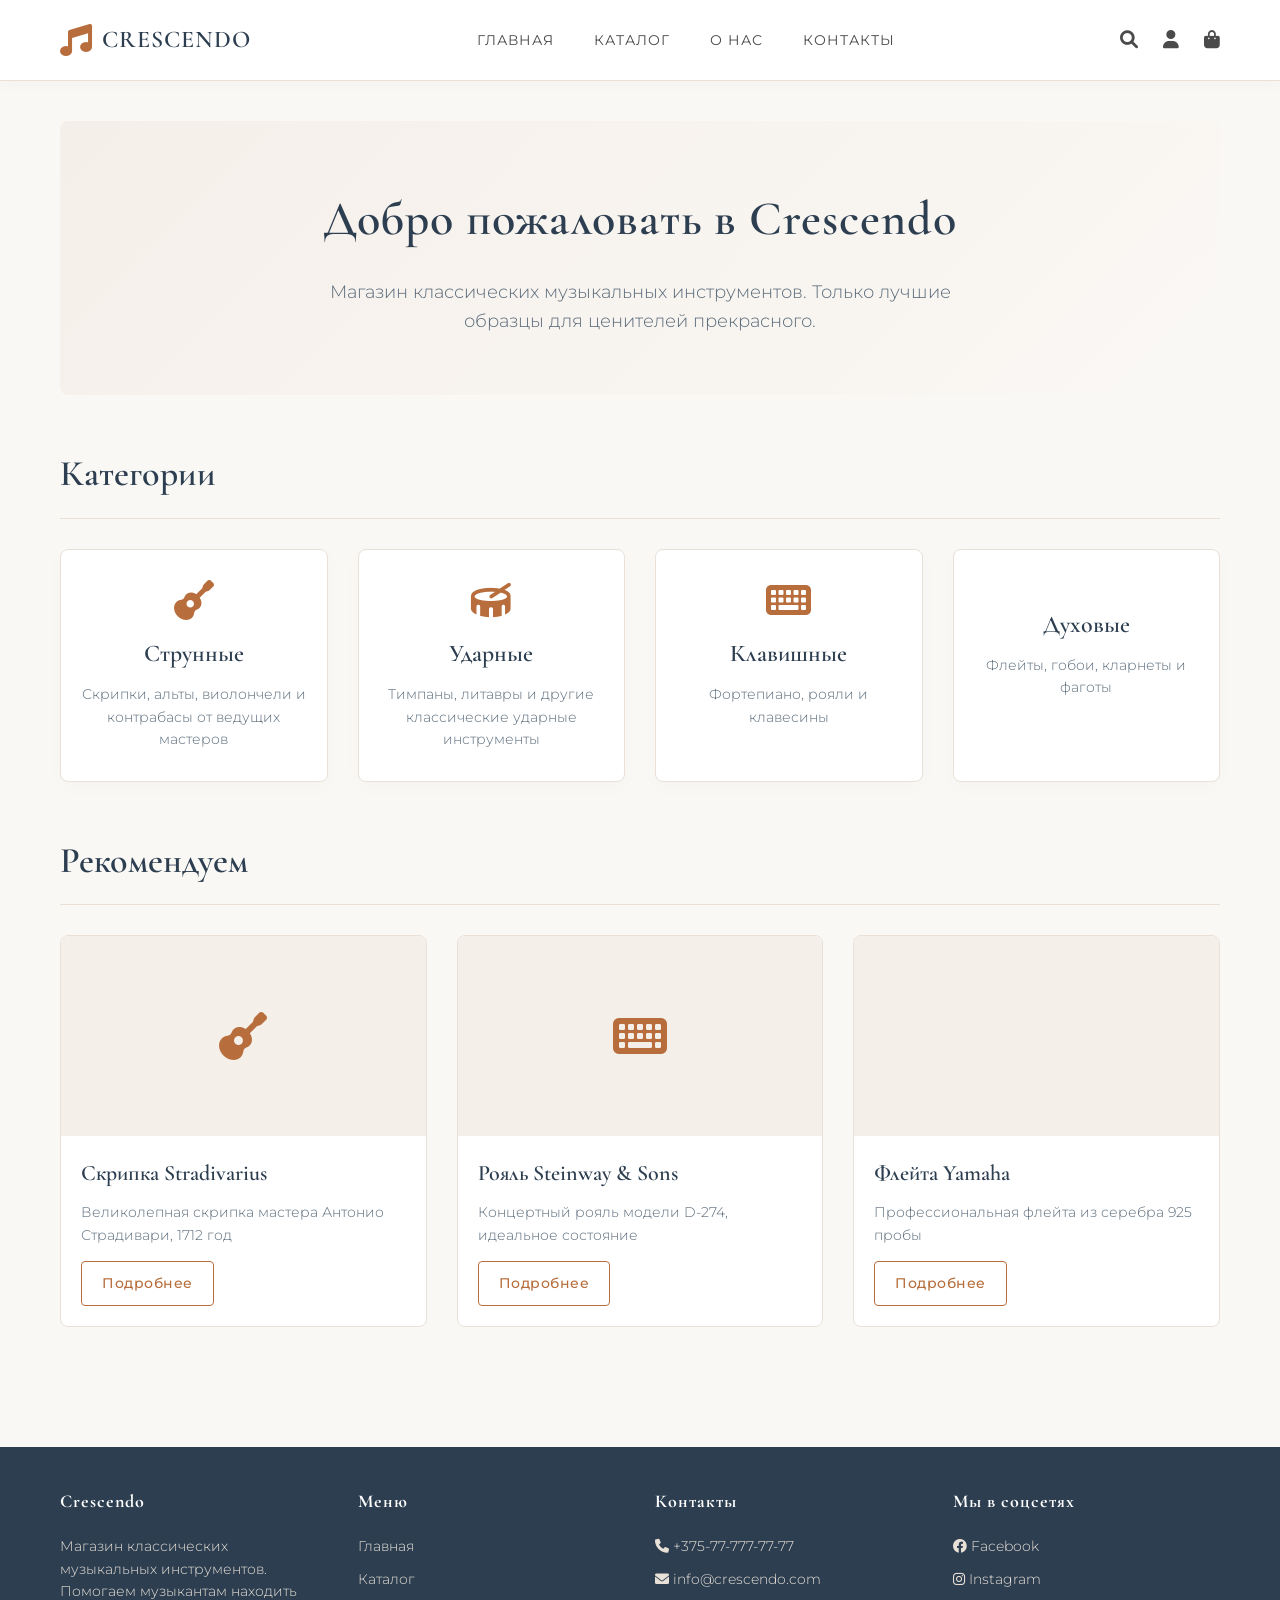
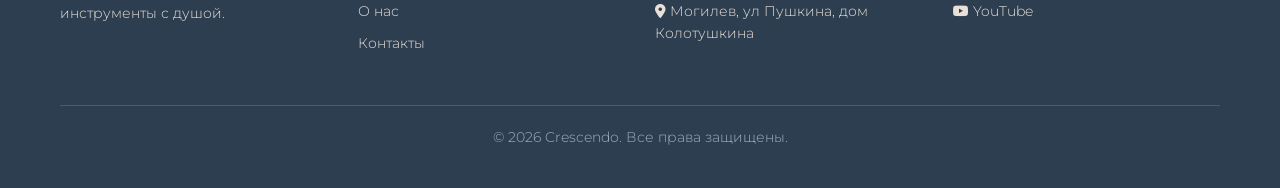
==== index.html @ 779165bf "ффф" ====
<!DOCTYPE html>
<html lang="ru">
<head>
    <meta charset="UTF-8">
    <meta name="viewport" content="width=device-width, initial-scale=1.0">
    <title>Crescendo - Магазин классических музыкальных инструментов</title>
    
    <link rel="preconnect" href="https://fonts.googleapis.com">
    <link rel="preconnect" href="https://fonts.gstatic.com" crossorigin>
    <link href="https://fonts.googleapis.com/css2?family=Cormorant+Garamond:wght@400;500;600;700&family=Montserrat:wght@300;400;500&display=swap" rel="stylesheet">
    
    <link rel="stylesheet" href="https://cdnjs.cloudflare.com/ajax/libs/font-awesome/6.0.0-beta3/css/all.min.css">
    
    <link rel="stylesheet" href="style.css">
</head>
<body>
    
    <header>
        <div class="container">
            <div class="header-content">
            
                <a href="index.html" class="logo">
                    <i class="fas fa-music"></i>
                    <span>CRESCENDO</span>
                </a>

                
                <nav>
                    <ul>
                        <li><a href="index.html">Главная</a></li>
                        <li><a href="Catalog.html">Каталог</a></li>
                        <li><a href="about.html">О нас</a></li>
                        <li><a href="contacts.html">Контакты</a></li>
                    </ul>
                </nav>

                
                <div class="header-icons">
                    <a href="#"><i class="fas fa-search"></i></a>
                    <a href="#"><i class="fas fa-user"></i></a>
                    <a href="#"><i class="fas fa-shopping-bag"></i></a>
                </div>
            </div>
        </div>
    </header>

    <main>
        <div class="container">
            
            <section class="hero">
                <h1>Добро пожаловать в Crescendo</h1>
                <p>Магазин классических музыкальных инструментов. Только лучшие образцы для ценителей прекрасного.</p>
            </section>

        
            <section>
                <h2 class="section-title">Категории</h2>
                <div class="categories-grid">
                    <div class="category-card">
                        <i class="fas fa-guitar"></i>
                        <h3>Струнные</h3>
                        <p>Скрипки, альты, виолончели и контрабасы от ведущих мастеров</p>
                    </div>
                    <div class="category-card">
                        <i class="fas fa-drum"></i>
                        <h3>Ударные</h3>
                        <p>Тимпаны, литавры и другие классические ударные инструменты</p>
                    </div>
                    <div class="category-card">
                        <i class="fas fa-keyboard"></i>
                        <h3>Клавишные</h3>
                        <p>Фортепиано, рояли и клавесины</p>
                    </div>
                    <div class="category-card">
                        <i class="fas fa-trumpet"></i>
                        <h3>Духовые</h3>
                        <p>Флейты, гобои, кларнеты и фаготы</p>
                    </div>
                </div>
            </section>

            
            <section>
                <h2 class="section-title">Рекомендуем</h2>
                <div class="instruments-grid">
                
                    <div class="instrument-item">
                        <div class="instrument-image">
                            <i class="fas fa-guitar"></i>
                        </div>
                        <div class="instrument-info">
                            <h3>Скрипка Stradivarius</h3>
                            <div class="price"></div>
                            <p class="description">Великолепная скрипка мастера Антонио Страдивари, 1712 год</p>
                            <a href="#" class="btn">Подробнее</a>
                        </div>
                    </div>
                
                    <div class="instrument-item">
                        <div class="instrument-image">
                            <i class="fas fa-keyboard"></i>
                        </div>
                        <div class="instrument-info">
                            <h3>Рояль Steinway & Sons</h3>
                            <div class="price"></div>
                            <p class="description">Концертный рояль модели D-274, идеальное состояние</p>
                            <a href="#" class="btn">Подробнее</a>
                        </div>
                    </div>
                    
                    <div class="instrument-item">
                        <div class="instrument-image">
                            <i class="fas fa-trumpet"></i>
                        </div>
                        <div class="instrument-info">
                            <h3>Флейта Yamaha</h3>
                            <div class="price"></div>
                            <p class="description">Профессиональная флейта из серебра 925 пробы</p>
                            <a href="#" class="btn">Подробнее</a>
                        </div>
                    </div>
                </div>
            </section>
        </div>
    </main>


    <footer>
        <div class="container">
            <div class="footer-content">
                <div class="footer-column">
                    <h4>Crescendo</h4>
                    <p>Магазин классических музыкальных инструментов. Помогаем музыкантам находить инструменты с душой.</p>
                </div>
                <div class="footer-column">
                    <h4>Меню</h4>
                    <ul>
                        <li><a href="index.html">Главная</a></li>
                        <li><a href="Catalog.html">Каталог</a></li>
                        <li><a href="about.html">О нас</a></li>
                        <li><a href="contacts.html">Контакты</a></li>
                    </ul>
                </div>
                <div class="footer-column">
                    <h4>Контакты</h4>
                    <ul>
                        <li><i class="fas fa-phone"></i> +375-77-777-77-77</li>
                        <li><i class="fas fa-envelope"></i> info@crescendo.com</li>
                        <li><i class="fas fa-map-marker-alt"></i> Могилев, ул Пушкина, дом Колотушкина</li>
                    </ul>
                </div>
                <div class="footer-column">
                    <h4>Мы в соцсетях</h4>
                    <ul>
                        <li><a href="#"><i class="fab fa-facebook"></i> Facebook</a></li>
                        <li><a href="#"><i class="fab fa-instagram"></i> Instagram</a></li>
                        <li><a href="#"><i class="fab fa-youtube"></i> YouTube</a></li>
                    </ul>
                </div>
            </div>
            <div class="copyright">
                &copy; 2026 Crescendo. Все права защищены.
            </div>
        </div>
    </footer>
</body>
</html>
---- style.css ----
* {
    margin: 0;
    padding: 0;
    box-sizing: border-box;
}

body {
    font-family: 'Montserrat', sans-serif;
    font-weight: 300;
    color: #2c3e50;
    background-color: #faf8f5;
    line-height: 1.6;
}

.container {
    max-width: 1200px;
    margin: 0 auto;
    padding: 0 20px;
}


header {
    background-color: #ffffff;
    box-shadow: 0 2px 15px rgba(0, 0, 0, 0.03);
    border-bottom: 1px solid #e9e1d8;
    position: sticky;
    top: 0;
    z-index: 1000;
    backdrop-filter: blur(5px);
    background-color: rgba(255, 255, 255, 0.95);
}

.header-content {
    display: flex;
    justify-content: space-between;
    align-items: center;
    height: 80px;
}


.logo {
    display: flex;
    align-items: center;
    text-decoration: none;
    color: #4a4a4a;
    font-size: 24px;
    transition: color 0.3s ease;
}

.logo i {
    font-size: 32px;
    color: #b76e3c;
    margin-right: 10px;
    transition: transform 0.3s ease;
}

.logo:hover i {
    transform: rotate(-5deg);
}

.logo span {
    font-family: 'Cormorant Garamond', serif;
    font-weight: 600;
    letter-spacing: 1px;
    color: #2c3e50;
}

.logo:hover {
    color: #b76e3c;
}

.logo:hover span {
    color: #b76e3c;
}


nav ul {
    display: flex;
    list-style: none;
    gap: 40px;
}

nav ul li a {
    text-decoration: none;
    color: #4a4a4a;
    font-weight: 400;
    font-size: 16px;
    letter-spacing: 0.5px;
    padding-bottom: 5px;
    border-bottom: 1px solid transparent;
    transition: all 0.3s ease;
    text-transform: uppercase;
    font-size: 14px;
    letter-spacing: 1px;
}

nav ul li a:hover {
    color: #b76e3c;
    border-bottom-color: #b76e3c;
}

.header-icons {
    display: flex;
    gap: 25px;
}

.header-icons a {
    color: #4a4a4a;
    font-size: 18px;
    transition: color 0.3s ease;
}

.header-icons a:hover {
    color: #b76e3c;
}

main {
    padding: 40px 0 60px;
}

.hero {
    padding: 60px 0;
    text-align: center;
    background: linear-gradient(135deg, #f5efe9 0%, #faf8f5 100%);
    border-radius: 8px;
    margin-bottom: 50px;
}

.hero h1 {
    font-family: 'Cormorant Garamond', serif;
    font-size: 48px;
    font-weight: 600;
    color: #2c3e50;
    margin-bottom: 20px;
    letter-spacing: 1px;
}

.hero p {
    font-size: 18px;
    color: #5a6b7a;
    max-width: 700px;
    margin: 0 auto;
    font-weight: 300;
}

.section-title {
    font-family: 'Cormorant Garamond', serif;
    font-size: 36px;
    font-weight: 600;
    color: #2c3e50;
    margin-bottom: 30px;
    border-bottom: 1px solid #e9e1d8;
    padding-bottom: 15px;
}

.categories-grid {
    display: grid;
    grid-template-columns: repeat(auto-fit, minmax(250px, 1fr));
    gap: 30px;
    margin-bottom: 50px;
}

.category-card {
    background: white;
    padding: 30px 20px;
    text-align: center;
    border-radius: 8px;
    box-shadow: 0 5px 20px rgba(0, 0, 0, 0.02);
    border: 1px solid #e9e1d8;
    transition: all 0.3s ease;
}

.category-card:hover {
    transform: translateY(-5px);
    box-shadow: 0 8px 25px rgba(183, 110, 60, 0.1);
    border-color: #b76e3c;
}

.category-card i {
    font-size: 40px;
    color: #b76e3c;
    margin-bottom: 15px;
}

.category-card h3 {
    font-family: 'Cormorant Garamond', serif;
    font-size: 24px;
    font-weight: 600;
    margin-bottom: 10px;
    color: #2c3e50;
}

.category-card p {
    color: #5a6b7a;
    font-size: 14px;
}

.instruments-grid {
    display: grid;
    grid-template-columns: repeat(auto-fit, minmax(280px, 1fr));
    gap: 30px;
}

.instrument-item {
    background: white;
    border: 1px solid #e9e1d8;
    border-radius: 8px;
    overflow: hidden;
    transition: all 0.3s ease;
}

.instrument-item:hover {
    border-color: #b76e3c;
    box-shadow: 0 8px 25px rgba(183, 110, 60, 0.1);
}

.instrument-image {
    height: 200px;
    background-color: #f5efe9;
    display: flex;
    align-items: center;
    justify-content: center;
    color: #b76e3c;
    font-size: 48px;
}

.instrument-info {
    padding: 20px;
}

.instrument-info h3 {
    font-family: 'Cormorant Garamond', serif;
    font-size: 22px;
    font-weight: 600;
    margin-bottom: 8px;
    color: #2c3e50;
}

.instrument-info .price {
    color: #b76e3c;
    font-weight: 500;
    font-size: 18px;
    margin-bottom: 10px;
}

.instrument-info .description {
    color: #5a6b7a;
    font-size: 14px;
    margin-bottom: 15px;
}

.btn {
    display: inline-block;
    padding: 10px 20px;
    background-color: transparent;
    color: #b76e3c;
    border: 1px solid #b76e3c;
    text-decoration: none;
    font-weight: 500;
    font-size: 14px;
    letter-spacing: 0.5px;
    transition: all 0.3s ease;
    border-radius: 4px;
}

.btn:hover {
    background-color: #b76e3c;
    color: white;
}

footer {
    background-color: #2c3e50;
    color: #e9e1d8;
    padding: 40px 0;
    margin-top: 60px;
    font-size: 14px;
}

.footer-content {
    display: grid;
    grid-template-columns: repeat(auto-fit, minmax(250px, 1fr));
    gap: 30px;
}

.footer-column h4 {
    font-family: 'Cormorant Garamond', serif;
    color: white;
    margin-bottom: 20px;
    font-size: 18px;
    letter-spacing: 1px;
}

.footer-column ul {
    list-style: none;
}

.footer-column ul li {
    margin-bottom: 10px;
}

.footer-column ul li a {
    color: #e9e1d8;
    text-decoration: none;
    transition: color 0.3s ease;
}

.footer-column ul li a:hover {
    color: #b76e3c;
}

.copyright {
    text-align: center;
    margin-top: 40px;
    padding-top: 20px;
    border-top: 1px solid #4a5a6a;
    color: #a0b0c0;
}
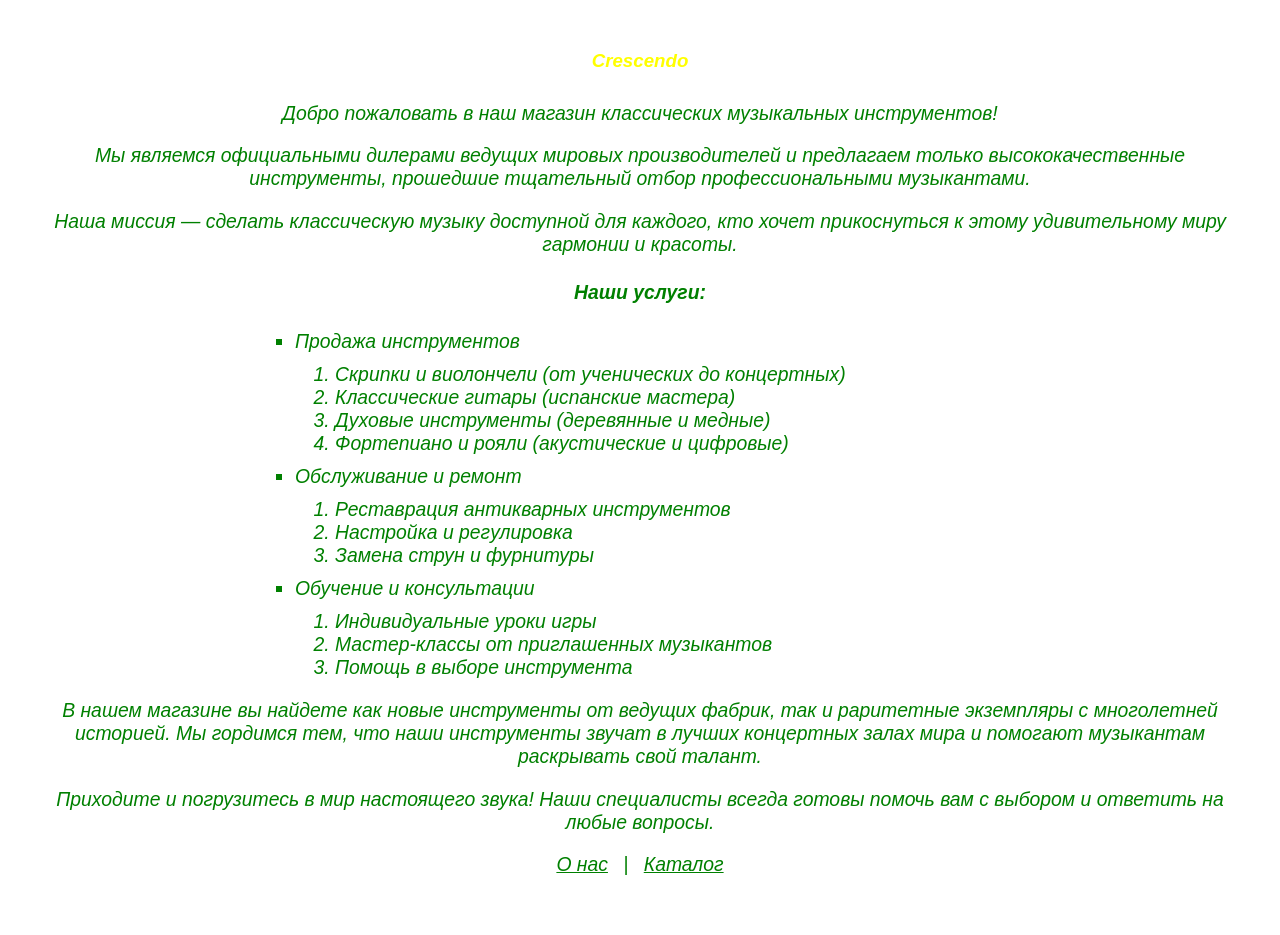
==== commit c9abf2ac: "changes" ====
--- a/index.html
+++ b/index.html
@@ -3,165 +3,47 @@
 <head>
     <meta charset="UTF-8">
     <meta name="viewport" content="width=device-width, initial-scale=1.0">
-    <title>Crescendo - Магазин классических музыкальных инструментов</title>
-    
-    <link rel="preconnect" href="https://fonts.googleapis.com">
-    <link rel="preconnect" href="https://fonts.gstatic.com" crossorigin>
-    <link href="https://fonts.googleapis.com/css2?family=Cormorant+Garamond:wght@400;500;600;700&family=Montserrat:wght@300;400;500&display=swap" rel="stylesheet">
-    
-    <link rel="stylesheet" href="https://cdnjs.cloudflare.com/ajax/libs/font-awesome/6.0.0-beta3/css/all.min.css">
-    
+    <title>Главная - Магазин классических инструментов</title>
     <link rel="stylesheet" href="style.css">
 </head>
 <body>
+    <h3><a href="index.html">Crescendo</a></h3>
     
-    <header>
-        <div class="container">
-            <div class="header-content">
-            
-                <a href="index.html" class="logo">
-                    <i class="fas fa-music"></i>
-                    <span>CRESCENDO</span>
-                </a>
-
-                
-                <nav>
-                    <ul>
-                        <li><a href="index.html">Главная</a></li>
-                        <li><a href="Catalog.html">Каталог</a></li>
-                        <li><a href="about.html">О нас</a></li>
-                        <li><a href="contacts.html">Контакты</a></li>
-                    </ul>
-                </nav>
-
-                
-                <div class="header-icons">
-                    <a href="#"><i class="fas fa-search"></i></a>
-                    <a href="#"><i class="fas fa-user"></i></a>
-                    <a href="#"><i class="fas fa-shopping-bag"></i></a>
-                </div>
-            </div>
-        </div>
-    </header>
-
-    <main>
-        <div class="container">
-            
-            <section class="hero">
-                <h1>Добро пожаловать в Crescendo</h1>
-                <p>Магазин классических музыкальных инструментов. Только лучшие образцы для ценителей прекрасного.</p>
-            </section>
-
+    <div class="content">
+        <p>Добро пожаловать в наш магазин классических музыкальных инструментов!</p>
+        <p>Мы являемся официальными дилерами ведущих мировых производителей и предлагаем только высококачественные инструменты, прошедшие тщательный отбор профессиональными музыкантами.</p>
+        <p>Наша миссия — сделать классическую музыку доступной для каждого, кто хочет прикоснуться к этому удивительному миру гармонии и красоты.</p>
         
-            <section>
-                <h2 class="section-title">Категории</h2>
-                <div class="categories-grid">
-                    <div class="category-card">
-                        <i class="fas fa-guitar"></i>
-                        <h3>Струнные</h3>
-                        <p>Скрипки, альты, виолончели и контрабасы от ведущих мастеров</p>
-                    </div>
-                    <div class="category-card">
-                        <i class="fas fa-drum"></i>
-                        <h3>Ударные</h3>
-                        <p>Тимпаны, литавры и другие классические ударные инструменты</p>
-                    </div>
-                    <div class="category-card">
-                        <i class="fas fa-keyboard"></i>
-                        <h3>Клавишные</h3>
-                        <p>Фортепиано, рояли и клавесины</p>
-                    </div>
-                    <div class="category-card">
-                        <i class="fas fa-trumpet"></i>
-                        <h3>Духовые</h3>
-                        <p>Флейты, гобои, кларнеты и фаготы</p>
-                    </div>
-                </div>
-            </section>
-
-            
-            <section>
-                <h2 class="section-title">Рекомендуем</h2>
-                <div class="instruments-grid">
-                
-                    <div class="instrument-item">
-                        <div class="instrument-image">
-                            <i class="fas fa-guitar"></i>
-                        </div>
-                        <div class="instrument-info">
-                            <h3>Скрипка Stradivarius</h3>
-                            <div class="price"></div>
-                            <p class="description">Великолепная скрипка мастера Антонио Страдивари, 1712 год</p>
-                            <a href="#" class="btn">Подробнее</a>
-                        </div>
-                    </div>
-                
-                    <div class="instrument-item">
-                        <div class="instrument-image">
-                            <i class="fas fa-keyboard"></i>
-                        </div>
-                        <div class="instrument-info">
-                            <h3>Рояль Steinway & Sons</h3>
-                            <div class="price"></div>
-                            <p class="description">Концертный рояль модели D-274, идеальное состояние</p>
-                            <a href="#" class="btn">Подробнее</a>
-                        </div>
-                    </div>
-                    
-                    <div class="instrument-item">
-                        <div class="instrument-image">
-                            <i class="fas fa-trumpet"></i>
-                        </div>
-                        <div class="instrument-info">
-                            <h3>Флейта Yamaha</h3>
-                            <div class="price"></div>
-                            <p class="description">Профессиональная флейта из серебра 925 пробы</p>
-                            <a href="#" class="btn">Подробнее</a>
-                        </div>
-                    </div>
-                </div>
-            </section>
-        </div>
-    </main>
-
-
-    <footer>
-        <div class="container">
-            <div class="footer-content">
-                <div class="footer-column">
-                    <h4>Crescendo</h4>
-                    <p>Магазин классических музыкальных инструментов. Помогаем музыкантам находить инструменты с душой.</p>
-                </div>
-                <div class="footer-column">
-                    <h4>Меню</h4>
-                    <ul>
-                        <li><a href="index.html">Главная</a></li>
-                        <li><a href="Catalog.html">Каталог</a></li>
-                        <li><a href="about.html">О нас</a></li>
-                        <li><a href="contacts.html">Контакты</a></li>
-                    </ul>
-                </div>
-                <div class="footer-column">
-                    <h4>Контакты</h4>
-                    <ul>
-                        <li><i class="fas fa-phone"></i> +375-77-777-77-77</li>
-                        <li><i class="fas fa-envelope"></i> info@crescendo.com</li>
-                        <li><i class="fas fa-map-marker-alt"></i> Могилев, ул Пушкина, дом Колотушкина</li>
-                    </ul>
-                </div>
-                <div class="footer-column">
-                    <h4>Мы в соцсетях</h4>
-                    <ul>
-                        <li><a href="#"><i class="fab fa-facebook"></i> Facebook</a></li>
-                        <li><a href="#"><i class="fab fa-instagram"></i> Instagram</a></li>
-                        <li><a href="#"><i class="fab fa-youtube"></i> YouTube</a></li>
-                    </ul>
-                </div>
-            </div>
-            <div class="copyright">
-                &copy; 2026 Crescendo. Все права защищены.
-            </div>
-        </div>
-    </footer>
+        <h4>Наши услуги:</h4>
+        <ul>
+            <li>Продажа инструментов
+                <ol>
+                    <li>Скрипки и виолончели (от ученических до концертных)</li>
+                    <li>Классические гитары (испанские мастера)</li>
+                    <li>Духовые инструменты (деревянные и медные)</li>
+                    <li>Фортепиано и рояли (акустические и цифровые)</li>
+                </ol>
+            </li>
+            <li>Обслуживание и ремонт
+                <ol>
+                    <li>Реставрация антикварных инструментов</li>
+                    <li>Настройка и регулировка</li>
+                    <li>Замена струн и фурнитуры</li>
+                </ol>
+            </li>
+            <li>Обучение и консультации
+                <ol>
+                    <li>Индивидуальные уроки игры</li>
+                    <li>Мастер-классы от приглашенных музыкантов</li>
+                    <li>Помощь в выборе инструмента</li>
+                </ol>
+            </li>
+        </ul>
+        
+        <p>В нашем магазине вы найдете как новые инструменты от ведущих фабрик, так и раритетные экземпляры с многолетней историей. Мы гордимся тем, что наши инструменты звучат в лучших концертных залах мира и помогают музыкантам раскрывать свой талант.</p>
+        <p>Приходите и погрузитесь в мир настоящего звука! Наши специалисты всегда готовы помочь вам с выбором и ответить на любые вопросы.</p>
+        
+        <p><a href="about.html">О нас</a> | <a href="Catalog.html">Каталог</a></p>
+    </div>
 </body>
 </html>
--- a/style.css
+++ b/style.css
@@ -1,317 +1,98 @@
-* {
-    margin: 0;
-    padding: 0;
-    box-sizing: border-box;
-}
-
 body {
-    font-family: 'Montserrat', sans-serif;
-    font-weight: 300;
-    color: #2c3e50;
-    background-color: #faf8f5;
-    line-height: 1.6;
-}
-
-.container {
-    max-width: 1200px;
-    margin: 0 auto;
-    padding: 0 20px;
-}
-
-
-header {
-    background-color: #ffffff;
-    box-shadow: 0 2px 15px rgba(0, 0, 0, 0.03);
-    border-bottom: 1px solid #e9e1d8;
-    position: sticky;
-    top: 0;
-    z-index: 1000;
-    backdrop-filter: blur(5px);
-    background-color: rgba(255, 255, 255, 0.95);
-}
-
-.header-content {
-    display: flex;
-    justify-content: space-between;
-    align-items: center;
-    height: 80px;
-}
-
-
-.logo {
-    display: flex;
-    align-items: center;
-    text-decoration: none;
-    color: #4a4a4a;
-    font-size: 24px;
-    transition: color 0.3s ease;
-}
-
-.logo i {
-    font-size: 32px;
-    color: #b76e3c;
-    margin-right: 10px;
-    transition: transform 0.3s ease;
-}
-
-.logo:hover i {
-    transform: rotate(-5deg);
-}
-
-.logo span {
-    font-family: 'Cormorant Garamond', serif;
-    font-weight: 600;
-    letter-spacing: 1px;
-    color: #2c3e50;
-}
-
-.logo:hover {
-    color: #b76e3c;
-}
-
-.logo:hover span {
-    color: #b76e3c;
-}
-
-
-nav ul {
-    display: flex;
-    list-style: none;
-    gap: 40px;
-}
-
-nav ul li a {
-    text-decoration: none;
-    color: #4a4a4a;
-    font-weight: 400;
-    font-size: 16px;
-    letter-spacing: 0.5px;
-    padding-bottom: 5px;
-    border-bottom: 1px solid transparent;
-    transition: all 0.3s ease;
-    text-transform: uppercase;
-    font-size: 14px;
-    letter-spacing: 1px;
-}
-
-nav ul li a:hover {
-    color: #b76e3c;
-    border-bottom-color: #b76e3c;
-}
-
-.header-icons {
-    display: flex;
-    gap: 25px;
-}
-
-.header-icons a {
-    color: #4a4a4a;
-    font-size: 18px;
-    transition: color 0.3s ease;
-}
-
-.header-icons a:hover {
-    color: #b76e3c;
-}
-
-main {
-    padding: 40px 0 60px;
-}
-
-.hero {
-    padding: 60px 0;
-    text-align: center;
-    background: linear-gradient(135deg, #f5efe9 0%, #faf8f5 100%);
-    border-radius: 8px;
-    margin-bottom: 50px;
-}
-
-.hero h1 {
-    font-family: 'Cormorant Garamond', serif;
-    font-size: 48px;
-    font-weight: 600;
-    color: #2c3e50;
-    margin-bottom: 20px;
-    letter-spacing: 1px;
-}
-
-.hero p {
-    font-size: 18px;
-    color: #5a6b7a;
-    max-width: 700px;
-    margin: 0 auto;
-    font-weight: 300;
-}
-
-.section-title {
-    font-family: 'Cormorant Garamond', serif;
-    font-size: 36px;
-    font-weight: 600;
-    color: #2c3e50;
-    margin-bottom: 30px;
-    border-bottom: 1px solid #e9e1d8;
-    padding-bottom: 15px;
-}
-
-.categories-grid {
-    display: grid;
-    grid-template-columns: repeat(auto-fit, minmax(250px, 1fr));
-    gap: 30px;
-    margin-bottom: 50px;
-}
-
-.category-card {
-    background: white;
-    padding: 30px 20px;
-    text-align: center;
-    border-radius: 8px;
-    box-shadow: 0 5px 20px rgba(0, 0, 0, 0.02);
-    border: 1px solid #e9e1d8;
-    transition: all 0.3s ease;
-}
-
-.category-card:hover {
-    transform: translateY(-5px);
-    box-shadow: 0 8px 25px rgba(183, 110, 60, 0.1);
-    border-color: #b76e3c;
-}
-
-.category-card i {
-    font-size: 40px;
-    color: #b76e3c;
-    margin-bottom: 15px;
-}
-
-.category-card h3 {
-    font-family: 'Cormorant Garamond', serif;
-    font-size: 24px;
-    font-weight: 600;
-    margin-bottom: 10px;
-    color: #2c3e50;
-}
-
-.category-card p {
-    color: #5a6b7a;
-    font-size: 14px;
-}
-
-.instruments-grid {
-    display: grid;
-    grid-template-columns: repeat(auto-fit, minmax(280px, 1fr));
-    gap: 30px;
-}
-
-.instrument-item {
-    background: white;
-    border: 1px solid #e9e1d8;
-    border-radius: 8px;
-    overflow: hidden;
-    transition: all 0.3s ease;
-}
-
-.instrument-item:hover {
-    border-color: #b76e3c;
-    box-shadow: 0 8px 25px rgba(183, 110, 60, 0.1);
-}
-
-.instrument-image {
-    height: 200px;
-    background-color: #f5efe9;
-    display: flex;
-    align-items: center;
-    justify-content: center;
-    color: #b76e3c;
-    font-size: 48px;
-}
-
-.instrument-info {
+    font-family: Arial, Helvetica, sans-serif;
+    margin: 20px;
     padding: 20px;
 }
 
-.instrument-info h3 {
-    font-family: 'Cormorant Garamond', serif;
-    font-size: 22px;
-    font-weight: 600;
-    margin-bottom: 8px;
-    color: #2c3e50;
+h3 {
+    text-align: center;
+    color: yellow;
+    margin-top: 10px;
+    margin-bottom: 30px;
 }
 
-.instrument-info .price {
-    color: #b76e3c;
-    font-weight: 500;
-    font-size: 18px;
-    margin-bottom: 10px;
+h3 a {
+    color: yellow;
+    text-decoration: none;
 }
 
-.instrument-info .description {
-    color: #5a6b7a;
-    font-size: 14px;
-    margin-bottom: 15px;
+h3 a:hover {
+    text-decoration: underline;
 }
 
-.btn {
-    display: inline-block;
-    padding: 10px 20px;
-    background-color: transparent;
-    color: #b76e3c;
-    border: 1px solid #b76e3c;
-    text-decoration: none;
-    font-weight: 500;
-    font-size: 14px;
-    letter-spacing: 0.5px;
-    transition: all 0.3s ease;
-    border-radius: 4px;
+p, div, .content, h4 {
+    text-align: center;
+    color: green;
+    font-style: italic;
+    font-size: 1.1em;
 }
 
-.btn:hover {
-    background-color: #b76e3c;
-    color: white;
+table {
+    margin-left: auto;
+    margin-right: auto;
+    border-collapse: collapse;
+    width: 80%;
+    margin-top: 20px;
+    margin-bottom: 20px;
 }
 
-footer {
-    background-color: #2c3e50;
-    color: #e9e1d8;
-    padding: 40px 0;
-    margin-top: 60px;
-    font-size: 14px;
+table, th, td {
+    border: 2px solid black;
 }
 
-.footer-content {
-    display: grid;
-    grid-template-columns: repeat(auto-fit, minmax(250px, 1fr));
-    gap: 30px;
+th {
+    background-color: yellow;
+    color: black;
+    font-style: normal;
+    padding: 10px;
 }
 
-.footer-column h4 {
-    font-family: 'Cormorant Garamond', serif;
-    color: white;
-    margin-bottom: 20px;
-    font-size: 18px;
-    letter-spacing: 1px;
+td {
+    padding: 8px;
+    text-align: center;
+    color: green;
+    font-style: italic;
 }
 
-.footer-column ul {
-    list-style: none;
+caption {
+    font-size: 1.2em;
+    font-weight: bold;
+    margin-bottom: 10px;
+    color: green;
+    font-style: italic;
+    text-align: center;
 }
 
-.footer-column ul li {
-    margin-bottom: 10px;
+ul {
+    list-style-type: square;
+    color: green;
+    font-style: italic;
+    font-size: 1.1em;
+    width: 60%;
+    margin: 20px auto;
+    padding-left: 30px;
 }
 
-.footer-column ul li a {
-    color: #e9e1d8;
-    text-decoration: none;
-    transition: color 0.3s ease;
+ol {
+    list-style-type: decimal;
+    color: green;
+    font-style: italic;
+    font-size: 1em;
+    margin: 10px 0 10px 20px;
+    padding-left: 20px;
 }
 
-.footer-column ul li a:hover {
-    color: #b76e3c;
+li {
+    text-align: left;
 }
 
-.copyright {
-    text-align: center;
-    margin-top: 40px;
-    padding-top: 20px;
-    border-top: 1px solid #4a5a6a;
-    color: #a0b0c0;
+a {
+    color: green;
+    font-style: italic;
+    text-decoration: underline;
+    margin: 0 10px;
+}
+
+a:hover {
+    color: darkgreen;
 }
